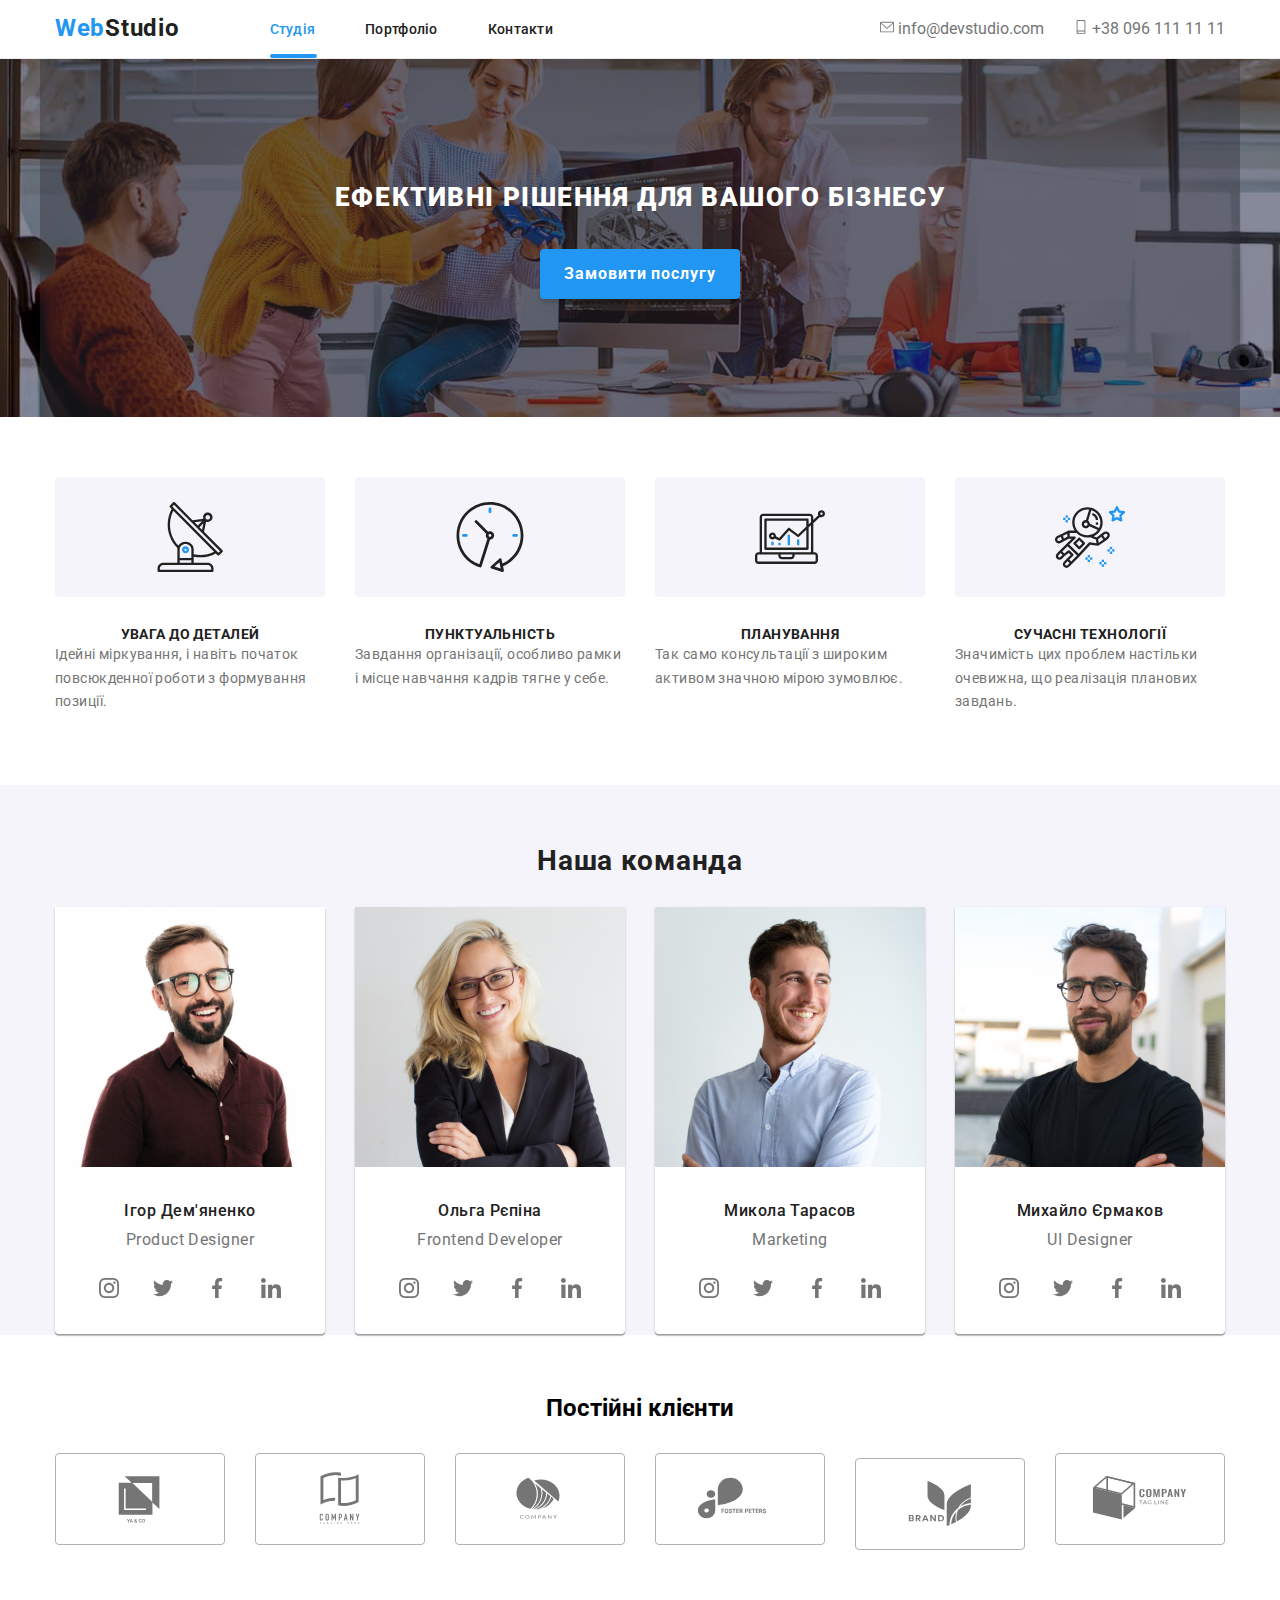
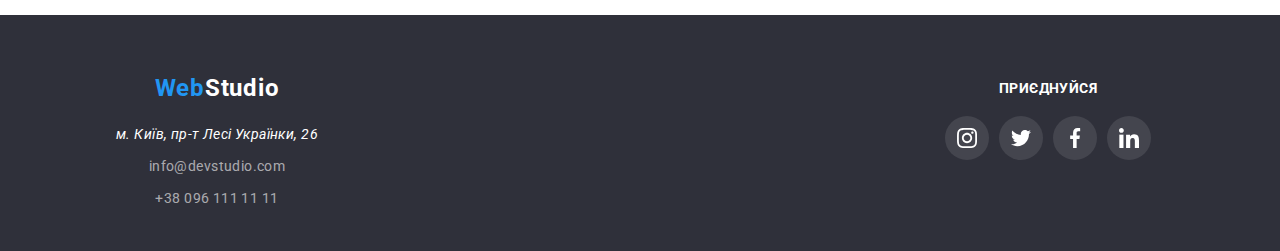
==== index.html @ 6124fc53 "trial" ====
<!DOCTYPE html>
<html lang="en">
  <head>
    <meta charset="UTF-8" />
    <meta http-equiv="X-UA-Compatible" content="IE=edge" />
    <meta name="viewport" content="width=device-width, initial-scale=1.0" />
    <link rel="preconnect" href="https://fonts.googleapis.com" />
    <link rel="preconnect" href="https://fonts.gstatic.com" crossorigin />
    <link
      href="https://fonts.googleapis.com/css2?family=Raleway:wght@700&family=Roboto:wght@400;500;700;900&display=swap"
      rel="stylesheet"
    />
    <link
      rel="stylesheet"
      href="https://cdnjs.cloudflare.com/ajax/libs/modern-normalize/1.1.0/modern-normalize.min.css"
    />
    <link rel="stylesheet" href="css/main.min.css" />
    <title>WebStudio</title>
  </head>
  <body>
    <!-- headaer -->
    <header class="page__header">
      <div class="container">
        <nav class="nav">
          <a href="/index.html" class="logo__header logo"
            >Web<span>Studio</span></a
          >
          <button
            class="nav__toggle js-open-menu"
            type="button"
            aria-label="переключатель мобильного меню"
          >
            <svg width="40" height="40">
              <use
                class="icon__menu"
                href="/images/icons/button-icon.svg#.button-iconopen-menu"
              ></use>
            </svg>
          </button>
          <ul class="nav__menu">
            <li class="nav__item">
              <a href="/index.html" class="nav__link active__link">Студія</a>
            </li>
            <li class="nav__item">
              <a href="/html/portfolio.html" class="nav__link">Портфоліо</a>
            </li>
            <li class="nav__item">
              <a href="#" class="nav__link">Контакти</a>
            </li>
          </ul>
          <ul class="other__menu">
            <li class="other__item">
              <a href="#" class="header__email">
                <svg width="14" height="14" class="other__item-icon">
                  <use href="./images/icons/symbol-defs.svg#icon-letter"></use>
                </svg>
                info@devstudio.com</a
              >
            </li>
            <li class="other__item">
              <a href="#" class="header__tel">
                <svg width="14" height="14" class="other__item-icon">
                  <use
                    href="./images/icons/symbol-defs.svg#icon-smartphone"
                  ></use>
                </svg>
                +38 096 111 11 11
              </a>
            </li>
          </ul>
        </nav>
        <div class="nav__mobile-container js-menu-container">
          <button class="nav__toggle js-close-menu">
            <svg width="40" height="40">
              <use
                class="icon__cross"
                href="/images/icons/button-icon.svg#.button-iconcross-menu"
              ></use>
            </svg>
          </button>
          <div class="mobile-menu-wrapper">
            <ul class="mobile__menu">
              <li class="mobile__menu-item">
                <a
                  href="/index.html"
                  class="mobile__menu-link mobile-active-link"
                  >Студія</a
                >
              </li>
              <li class="mobile__menu-item">
                <a href="/html/portfolio.html" class="mobile__menu-link"
                  >Портфоліо</a
                >
              </li>
              <li class="mobile__menu-item">
                <a href="#" class="mobile__menu-link">Контакти</a>
              </li>
            </ul>
            <ul class="mobile__other">
              <li class="mobile__other-item">
                <a href="#" class="mobile__other-tel">+38 096 111 11 11</a>
              </li>
              <li class="mobile__other-item">
                <a href="#" class="mobile__other-email">info@devstudio.com</a>
              </li>
              <li class="mobile__other-item">
                <ul class="mobile__social">
                  <li class="mobile__social-item">
                    <a href="#" class="mobile__social-link">Instagram</a>
                  </li>
                  <li class="mobile__social-item">
                    <a href="#" class="mobile__social-link">Twitter</a>
                  </li>
                  <li class="mobile__social-item">
                    <a href="#" class="mobile__social-link">Facebook</a>
                  </li>
                  <li class="mobile__social-item">
                    <a href="#" class="mobile__social-link">LinkedIn</a>
                  </li>
                </ul>
              </li>
            </ul>
          </div>
        </div>
      </div>
    </header>
    <!-- main section  -->
    <main>
      <!-- hero section  -->
      <section class="page__hero">
        <div class="container hero__container">
          <h2 class="hero__title">Ефективні рішення для вашого бізнесу</h2>
          <button class="hero__button">Замовити послугу</button>
        </div>
      </section>
      <!-- feature section  -->
      <section class="page__feature">
        <div class="container feature__container">
          <ul class="feature__list">
            <li class="feature__item">
              <div class="feature__icon-box">
                <svg width="70" height="70">
                  <use href="/images/icons/symbol-defs.svg#icon-antena"></use>
                </svg>
              </div>
              <h3 class="feature__title">Увага до деталей</h3>
              <p class="feature__description">
                Ідейні міркування, і навіть початок повсюкденної роботи з
                формування позиції.
              </p>
            </li>
            <li class="feature__item">
              <div class="feature__icon-box">
                <svg width="70" height="70">
                  <use href="/images/icons/symbol-defs.svg#icon-clock"></use>
                </svg>
              </div>
              <h3 class="feature__title">Пунктуальність</h3>
              <p class="feature__description">
                Завдання організації, особливо рамки і місце навчання кадрів
                тягне у себе.
              </p>
            </li>
            <li class="feature__item">
              <div class="feature__icon-box">
                <svg width="70" height="70">
                  <use href="/images/icons/symbol-defs.svg#icon-diagram"></use>
                </svg>
              </div>
              <h3 class="feature__title">Планування</h3>
              <p class="feature__description">
                Так само консультації з широким активом значною мірою зумовлює.
              </p>
            </li>
            <li class="feature__item">
              <div class="feature__icon-box">
                <svg width="70" height="70">
                  <use
                    href="/images/icons/symbol-defs.svg#icon-astronaut"
                  ></use>
                </svg>
              </div>
              <h3 class="feature__title">Сучасні технології</h3>
              <p class="feature__description">
                Значимість цих проблем настільки очевижна, що реалізація
                планових завдань.
              </p>
            </li>
          </ul>
        </div>
      </section>
      <!-- team section  -->
      <section class="page__team">
        <div class="container team__container">
          <h2 class="team__title">Наша команда</h2>
          <ul class="team__list">
            <li class="team__card">
              <div class="team__wrapper">
                <a href="#" class="team__link">
                  <img src="/images/Igor.jpg" alt="Igor" class="team__photo" />
                  <h3 class="team__name">Ігор Дем'яненко</h3>
                  <p class="team__position">Product Designer</p>
                </a>
                <div class="team__social-box">
                  <ul class="social">
                    <li class="social__item">
                      <a href="#" class="social__link">
                        <svg class="social__icon" width="20" height="20">
                          <use
                            href="/images/icons/symbol-defs.svg#icon-instagram"
                          ></use>
                        </svg>
                      </a>
                    </li>
                    <li class="social__item">
                      <a href="#" class="social__link">
                        <svg class="social__icon" width="20" height="20">
                          <use
                            href="/images/icons/symbol-defs.svg#icon-twitter"
                          ></use>
                        </svg>
                      </a>
                    </li>
                    <li class="social__item">
                      <a href="#" class="social__link">
                        <svg class="social__icon" width="20" height="20">
                          <use
                            href="/images/icons/symbol-defs.svg#icon-facebook"
                          ></use>
                        </svg>
                      </a>
                    </li>
                    <li class="social__item">
                      <a href="#" class="social__link">
                        <svg class="social__icon" width="20" height="20">
                          <use
                            href="/images/icons/symbol-defs.svg#icon-linkedin"
                          ></use>
                        </svg>
                      </a>
                    </li>
                  </ul>
                </div>
              </div>
            </li>
            <li class="team__card">
              <div class="team__wrapper">
                <a href="#" class="team__link">
                  <img src="/images/Olga.jpg" alt="Olga" class="team__photo" />
                  <h3 class="team__name">Ольга Рєпіна</h3>
                  <p class="team__position">Frontend Developer</p>
                </a>
                <div class="team__social-box">
                  <ul class="social">
                    <li class="social__item">
                      <a href="#" class="social__link">
                        <svg class="social__icon" width="20" height="20">
                          <use
                            href="/images/icons/symbol-defs.svg#icon-instagram"
                          ></use>
                        </svg>
                      </a>
                    </li>
                    <li class="social__item">
                      <a href="#" class="social__link">
                        <svg class="social__icon" width="20" height="20">
                          <use
                            href="/images/icons/symbol-defs.svg#icon-twitter"
                          ></use>
                        </svg>
                      </a>
                    </li>
                    <li class="social__item">
                      <a href="#" class="social__link">
                        <svg class="social__icon" width="20" height="20">
                          <use
                            href="/images/icons/symbol-defs.svg#icon-facebook"
                          ></use>
                        </svg>
                      </a>
                    </li>
                    <li class="social__item">
                      <a href="#" class="social__link">
                        <svg class="social__icon" width="20" height="20">
                          <use
                            href="/images/icons/symbol-defs.svg#icon-linkedin"
                          ></use>
                        </svg>
                      </a>
                    </li>
                  </ul>
                </div>
              </div>
            </li>
            <li class="team__card">
              <div class="team__wrapper">
                <a href="#" class="team__link">
                  <img
                    src="/images/Nikolay.jpg"
                    alt="Nikolay"
                    class="team__photo"
                  />
                  <h3 class="team__name">Микола Тарасов</h3>
                  <p class="team__position">Marketing</p>
                </a>
                <div class="team__social-box">
                  <ul class="social">
                    <li class="social__item">
                      <a href="#" class="social__link">
                        <svg class="social__icon" width="20" height="20">
                          <use
                            href="/images/icons/symbol-defs.svg#icon-instagram"
                          ></use>
                        </svg>
                      </a>
                    </li>
                    <li class="social__item">
                      <a href="#" class="social__link">
                        <svg class="social__icon" width="20" height="20">
                          <use
                            href="/images/icons/symbol-defs.svg#icon-twitter"
                          ></use>
                        </svg>
                      </a>
                    </li>
                    <li class="social__item">
                      <a href="#" class="social__link">
                        <svg class="social__icon" width="20" height="20">
                          <use
                            href="/images/icons/symbol-defs.svg#icon-facebook"
                          ></use>
                        </svg>
                      </a>
                    </li>
                    <li class="social__item">
                      <a href="#" class="social__link">
                        <svg class="social__icon" width="20" height="20">
                          <use
                            href="/images/icons/symbol-defs.svg#icon-linkedin"
                          ></use>
                        </svg>
                      </a>
                    </li>
                  </ul>
                </div>
              </div>
            </li>
            <li class="team__card">
              <div class="team__wrapper">
                <a href="#" class="team__link">
                  <img
                    src="/images/Misha.jpg"
                    alt="Misha"
                    class="team__photo"
                  />
                  <h3 class="team__name">Михайло Єрмаков</h3>
                  <p class="team__position">UI Designer</p>
                </a>
                <div class="team__social-box">
                  <ul class="social">
                    <li class="social__item">
                      <a href="#" class="social__link">
                        <svg class="social__icon" width="20" height="20">
                          <use
                            href="/images/icons/symbol-defs.svg#icon-instagram"
                          ></use>
                        </svg>
                      </a>
                    </li>
                    <li class="social__item">
                      <a href="#" class="social__link">
                        <svg class="social__icon" width="20" height="20">
                          <use
                            href="/images/icons/symbol-defs.svg#icon-twitter"
                          ></use>
                        </svg>
                      </a>
                    </li>
                    <li class="social__item">
                      <a href="#" class="social__link">
                        <svg class="social__icon" width="20" height="20">
                          <use
                            href="/images/icons/symbol-defs.svg#icon-facebook"
                          ></use>
                        </svg>
                      </a>
                    </li>
                    <li class="social__item">
                      <a href="#" class="social__link">
                        <svg class="social__icon" width="20" height="20">
                          <use
                            href="/images/icons/symbol-defs.svg#icon-linkedin"
                          ></use>
                        </svg>
                      </a>
                    </li>
                  </ul>
                </div>
              </div>
            </li>
          </ul>
        </div>
      </section>
      <!-- customers section  -->
      <section class="page__customers">
        <div class="container">
          <h2 class="customers__title">Постійні клієнти</h2>
          <ul class="customers__list">
            <li class="customers__item">
              <svg class="customers__icon" width="106" height="60">
                <use href="/images/icons/customers-sprite.svg#icon-Logo"></use>
              </svg>
            </li>
            <li class="customers__item">
              <svg class="customers__icon" width="106" height="60">
                <use
                  href="/images/icons/customers-sprite.svg#icon-Logo-1"
                ></use>
              </svg>
            </li>
            <li class="customers__item">
              <svg class="customers__icon" width="106" height="60">
                <use
                  href="/images/icons/customers-sprite.svg#icon-Logo-2"
                ></use>
              </svg>
            </li>
            <li class="customers__item">
              <svg class="customers__icon" width="106" height="60">
                <use
                  href="/images/icons/customers-sprite.svg#icon-Logo-3"
                ></use>
              </svg>
            </li>
            <li class="customers__item">
              <svg class="customers__icon" width="106" height="60">
                <use
                  href="/images/icons/customers-sprite.svg#icon-Logo-4"
                ></use>
              </svg>
            </li>
            <li class="customers__item">
              <svg class="customers__icon" width="106" height="60">
                <use
                  href="/images/icons/customers-sprite.svg#icon-Logo-5"
                ></use>
              </svg>
            </li>
          </ul>
        </div>
      </section>
    </main>
    <!-- footer section  -->
    <footer class="page__footer">
      <div class="container footer__containier">
        <div class="footer__menu">
          <a href="#" class="logo__footer logo">Web<span>Studio</span></a>
          <address class="footer__address">
            м. Київ, пр-т Лесі Українки, 26
          </address>
          <a href="#" class="footer__email">info@devstudio.com</a>
          <a href="#" class="footer__tel"> +38 096 111 11 11 </a>
        </div>
        <div class="footer__social">
          <p class="footer__title">Приєднуйся</p>
          <ul class="social">
            <li class="social__item">
              <a href="#" class="social__link">
                <svg class="social__icon" width="20" height="20">
                  <use
                    href="/images/icons/symbol-defs.svg#icon-instagram"
                  ></use>
                </svg>
              </a>
            </li>
            <li class="social__item">
              <a href="#" class="social__link">
                <svg class="social__icon" width="20" height="20">
                  <use href="/images/icons/symbol-defs.svg#icon-twitter"></use>
                </svg>
              </a>
            </li>
            <li class="social__item">
              <a href="#" class="social__link">
                <svg class="social__icon" width="20" height="20">
                  <use href="/images/icons/symbol-defs.svg#icon-facebook"></use>
                </svg>
              </a>
            </li>
            <li class="social__item">
              <a href="#" class="social__link">
                <svg class="social__icon" width="20" height="20">
                  <use href="/images/icons/symbol-defs.svg#icon-linkedin"></use>
                </svg>
              </a>
            </li>
          </ul>
        </div>
      </div>
    </footer>
    <script src="/js/mobile-menu.js"></script>
  </body>
</html>
---- css/main.min.css ----
body{font-family:"Roboto";font-style:normal}body a{text-decoration:none}body ul,body li{list-style:none;margin:0;padding:0}body h1,body h2,body h3,body h4,body h5,body p{margin:0;padding:0}.container{margin-right:auto;margin-left:auto;padding-left:15px;padding-right:15px}@media screen and (min-width: 480px){.container{width:480px}}@media screen and (min-width: 768px){.container{width:768px}}@media screen and (min-width: 1200px){.container{width:1200px}}.nav__toggle{background-color:rgba(0,0,0,0);padding:0;border:none}.logo{font-weight:700;font-size:24px;line-height:116.666667%;letter-spacing:.03em;color:#2196f3}.logo__header>span{color:#212121}.logo__footer>span{color:#fff}.logo__header{padding-top:15px;padding-bottom:15px;margin-right:90px}.page__header{border-bottom:1px solid #ececec}.nav{display:-webkit-box;display:-ms-flexbox;display:flex;-webkit-box-align:center;-ms-flex-align:center;align-items:center}.nav__item{position:relative}.nav__item:not(:last-child){margin-right:50px}.nav__menu{display:none}@media screen and (min-width: 768px){.nav__menu{display:-webkit-box;display:-ms-flexbox;display:flex}}.nav__link{font-weight:500;font-size:14px;line-height:16px;letter-spacing:.02em;color:#212121}.nav__link:hover{color:#2196f3}.active__link{color:#2196f3}.active__link::after{position:absolute;bottom:-20px;display:block;content:"";border-radius:5px;width:47px;height:4px;background-color:#2196f3}.other__menu{margin-left:auto}@media screen and (max-width: 767px){.other__menu{display:none}}@media screen and (min-width: 1200px){.other__menu{display:-webkit-box;display:-ms-flexbox;display:flex}}.other__item{text-align:center}@media screen and (max-width: 1199px){.other__item:not(:last-child){margin-bottom:10px}}@media screen and (min-width: 1200px){.other__item:not(:last-child){margin-right:30px}}.header__email,.header__tel{color:#757575}.header__email:hover,.header__tel:hover{color:#2196f3}.other__item-icon{fill:currentColor}.nav__toggle{display:-webkit-inline-box;display:-ms-inline-flexbox;display:inline-flex}.nav>.nav__toggle{margin-left:auto}@media screen and (min-width: 768px){.nav__toggle{display:none}}.nav__mobile-container{position:fixed;top:0;left:0;bottom:0;width:100%;height:100%;overflow-y:scroll;z-index:999;background-color:#fff;-webkit-transform:translateX(100%);transform:translateX(100%)}.nav__mobile-container.is-open{-webkit-transform:translateX(0);transform:translateX(0)}.mobile__menu{margin-bottom:300px}@media screen and (max-width: 450px){.mobile__menu{margin-bottom:130px}}.mobile__menu-item:not(:last-child){margin-bottom:35px}.mobile-menu-wrapper{padding-left:10px}@media screen and (min-width: 480px){.mobile-menu-wrapper{padding-left:25px;padding-top:50px}}.js-close-menu{position:absolute;top:0;right:0;margin-top:10px;margin-right:15px}.js-close-menu:hover,.js-close-menu:active,.js-close-menu:focus{color:#2196f3;fill:currentColor;cursor:pointer}.mobile__menu-link{font-weight:500;font-size:40px;line-height:117.5%;letter-spacing:.02em;color:#212121}.mobile-active-link{color:#2196f3}.mobile__other-tel{display:inline-block;margin-bottom:32px;font-weight:500;font-size:34px;line-height:117.647059%;letter-spacing:.02em;color:#2196f3}.mobile__other-email{font-weight:500;font-size:24px;line-height:116.666667%;letter-spacing:.02em;color:#757575}.mobile__social{margin-top:65px;display:-webkit-box;display:-ms-flexbox;display:flex;-webkit-box-align:center;-ms-flex-align:center;align-items:center}.mobile__social-item:not(:last-child){margin-right:10px}.mobile__social-item:not(:last-child) .mobile__social-link::after{content:"";display:inline-block;margin-left:10px;height:22px;width:1px;border-right:1px solid rgba(33,33,33,.2)}.mobile__social-link{display:-webkit-box;display:-ms-flexbox;display:flex;font-weight:500;font-size:18px;line-height:122.222222%;letter-spacing:.02em;color:#2196f3}.page__hero{display:block;background:url(/images/section-overlaw.jpg);background-size:cover;background-repeat:no-repeat;background-position:center}.hero__container{background-color:rgba(47,48,58,.4);text-align:center;max-width:100%}@media screen and (max-width: 1200px){.hero__container{height:400px}}.hero__title{display:-webkit-inline-box;display:-ms-inline-flexbox;display:inline-flex;margin-top:118px;margin-bottom:30px;font-weight:900;font-size:26px;line-height:161.538462%;text-align:center;letter-spacing:.06em;text-transform:uppercase;color:#fff}@media screen and (min-width: 768px){.hero__title{margin-left:189px;margin-right:189px}}.hero__button{margin-bottom:118px;padding:10px 24px;border:none;border-radius:4px;font-weight:700;font-size:16px;line-height:187.5%;letter-spacing:.06em;color:#fff;background-color:#2196f3;-webkit-box-shadow:0px 4px 4px rgba(0,0,0,.15);box-shadow:0px 4px 4px rgba(0,0,0,.15)}@media screen and (max-width: 767px){.page__feature{margin-top:60px;margin-bottom:60px}}@media screen and (min-width: 768px){.feature__list{display:-webkit-box;display:-ms-flexbox;display:flex;-ms-flex-wrap:wrap;flex-wrap:wrap;margin-top:60px;margin-bottom:60px}}@media screen and (min-width: 768px){.feature__item{width:354px;height:224px}.feature__item:not(:nth-child(even)){margin-right:30px}}@media screen and (min-width: 1200px){.feature__item{width:270px;height:248px}.feature__item:not(:last-child){margin-right:30px}}.feature__icon-box{display:-webkit-box;display:-ms-flexbox;display:flex;-webkit-box-pack:center;-ms-flex-pack:center;justify-content:center;background-color:#f5f4fa;border-radius:4px;padding-top:25px;padding-bottom:25px;margin-bottom:30px}.feature__title{font-weight:700;font-size:14px;line-height:114.285714%;text-align:center;letter-spacing:.03em;text-transform:uppercase;color:#212121}.feature__description{font-weight:400;font-size:14px;line-height:171.428571%;letter-spacing:.03em;text-align:start;color:#757575}.page__team{background-color:#f5f4fa}.team__title{margin:0;padding-top:60px;font-weight:700;font-size:28px;line-height:117.857143%;text-align:center;letter-spacing:.03em;color:#212121}@media screen and (max-width: 767px){.team__list{margin-top:30px;padding-bottom:60px}}@media screen and (min-width: 768px){.team__list{margin-top:30px;display:-webkit-box;display:-ms-flexbox;display:flex;-ms-flex-wrap:wrap;flex-wrap:wrap}}@media screen and (max-width: 767px){.team__card:not(:last-child){margin-bottom:30px}}@media screen and (min-width: 768px){.team__card{height:536px;width:354px}.team__card:not(:nth-child(even)){margin-right:30px}}@media screen and (min-width: 1200px){.team__card{height:428px;width:270px}.team__card:not(:last-child){margin-right:30px}}.team__wrapper{display:inline-block;background-color:#fff;-webkit-box-shadow:0px 1px 3px rgba(0,0,0,.12),0px 1px 1px rgba(0,0,0,.14),0px 2px 1px rgba(0,0,0,.2);box-shadow:0px 1px 3px rgba(0,0,0,.12),0px 1px 1px rgba(0,0,0,.14),0px 2px 1px rgba(0,0,0,.2);border-radius:0px 0px 4px 4px}.team__link{display:inline-block}.team__photo{max-width:100%}.team__name{margin-top:30px;font-weight:500;font-size:16px;line-height:118.75%;text-align:center;letter-spacing:.03em;color:#212121}.team__position{margin-top:10px;font-weight:400;font-size:16px;line-height:118.75%;text-align:center;letter-spacing:.03em;color:#757575}.social{display:-webkit-box;display:-ms-flexbox;display:flex;-webkit-box-align:center;-ms-flex-align:center;align-items:center;-webkit-box-pack:center;-ms-flex-pack:center;justify-content:center;max-width:100%}.page__team .team__social-box{padding-top:16px;padding-bottom:24px}.social__item:not(:last-child){margin-right:10px}.social__link{display:-webkit-inline-box;display:-ms-inline-flexbox;display:inline-flex;-webkit-box-align:center;-ms-flex-align:center;align-items:center;-webkit-box-pack:center;-ms-flex-pack:center;justify-content:center;width:44px;height:44px;border-radius:50%;color:#757575}.social__link:hover{color:#fff;background-color:#2196f3}.social__icon{fill:currentColor}.customers__title{padding-top:60px;text-align:center}.customers__list{margin-top:30px}@media screen and (max-width: 480px){.customers__list{text-align:center}}@media screen and (min-width: 480px){.customers__list{display:-webkit-box;display:-ms-flexbox;display:flex;-ms-flex-wrap:wrap;flex-wrap:wrap;-webkit-box-align:center;-ms-flex-align:center;align-items:center;padding-bottom:60px}}@media screen and (min-width: 768px){.customers__list{-webkit-box-pack:justify;-ms-flex-pack:justify;justify-content:space-between}}.customers__item{border:1px solid #afb1b8;border-radius:4px;width:210px;height:92px;display:-webkit-inline-box;display:-ms-inline-flexbox;display:inline-flex;-webkit-box-align:center;-ms-flex-align:center;align-items:center;-webkit-box-pack:center;-ms-flex-pack:center;justify-content:center}@media screen and (max-width: 473px){.customers__item:not(:last-child){margin-bottom:30px}}@media screen and (min-width: 480px){.customers__item:nth-child(odd){margin-right:30px}.customers__item:not(:nth-last-child(-n+2)){margin-bottom:10px}}.customers__item:hover,.customers__item:focus{border-color:#2196f3}@media screen and (min-width: 768px){.customers__item:nth-child(odd){margin-right:0}.customers__item:nth-child(3n){margin-bottom:10px}}@media screen and (min-width: 1200px){.customers__item{width:170px;height:92px;margin:0}}.customers__icon{color:#757575;fill:currentColor}.customers__item:hover .customers__icon,.customers__item:focus .customers__icon{color:#2196f3;fill:currentColor}.page__footer{background-color:#2f303a;text-align:center}@media screen and (min-width: 768px){.page__footer{padding-bottom:40px}}@media screen and (min-width: 768px){.footer__containier{display:-webkit-box;display:-ms-flexbox;display:flex}}.logo__footer{display:-webkit-inline-box;display:-ms-inline-flexbox;display:inline-flex}@media screen and (max-width: 767px){.logo__footer{margin-top:60px}}@media screen and (max-width: 767px){.footer__menu{margin-top:20px}}@media screen and (min-width: 768px){.footer__menu{margin-top:60px;margin-left:61px}}.footer__address{text-align:center;font-weight:400;font-size:14px;line-height:171.428571%;letter-spacing:.03em;color:#fff}@media screen and (min-width: 768px){.footer__address{margin-top:20px}}.footer__email,.footer__tel{display:block;text-align:center;font-weight:400;font-size:14px;line-height:171.428571%;letter-spacing:.03em;color:rgba(255,255,255,.6)}@media screen and (max-width: 767px){.footer__email,.footer__tel{height:20px;margin-top:8px}}@media screen and (min-width: 768px){.footer__email,.footer__tel{margin-top:8px}}@media screen and (max-width: 767px){.footer__social{margin-top:60px;padding-bottom:40px}}@media screen and (min-width: 768px){.footer__social{margin-left:auto;margin-top:65px;margin-right:74px}}.footer__title{text-align:center;font-weight:700;font-size:14px;line-height:16px;letter-spacing:.03em;text-transform:uppercase;color:#fff}@media screen and (max-width: 767px){.footer__social .social{margin-top:20px}}@media screen and (min-width: 768px){.footer__social .social{margin-top:20px}}.footer__social .social__link{color:#fff}.footer__social .social__link{background-color:rgba(255,255,255,.1)}.portfolio__filter{margin-top:60px;margin-bottom:40px}@media screen and (min-width: 767px){.portfolio__filter{margin-bottom:30px;text-align:center}}.portfolio__button{padding:6px 25px;border:none;font-weight:500;font-size:16px;line-height:162.5%;text-align:center;letter-spacing:.03em;color:#212121;background:#f5f4fa;border-radius:4px}.portfolio__button:hover,.portfolio__button:active,.portfolio__button:focus{color:#fff;background-color:#2196f3;-webkit-box-shadow:0px 3px 1px rgba(0,0,0,.1),0px 1px 2px rgba(0,0,0,.08),0px 2px 2px rgba(0,0,0,.12);box-shadow:0px 3px 1px rgba(0,0,0,.1),0px 1px 2px rgba(0,0,0,.08),0px 2px 2px rgba(0,0,0,.12)}.portfolio__button:not(:last-child){margin-right:8px}@media screen and (max-width: 767px){.portfolio__button:not(:nth-last-child(-n+2)){margin-bottom:15px}}.portfolio__list{margin-bottom:60px}@media screen and (min-width: 768px){.portfolio__list{display:-webkit-box;display:-ms-flexbox;display:flex;-ms-flex-wrap:wrap;flex-wrap:wrap}}.portfolio__item{background:#fff;border:1px solid #eee}@media screen and (max-width: 767px){.portfolio__item{max-width:450px;max-height:404px}.portfolio__item:not(:last-child){margin-bottom:30px}}@media screen and (max-width: 1199px){.portfolio__item{max-width:354px;max-height:440px}.portfolio__item:nth-child(odd){margin-right:30px}.portfolio__item:not(:last-child){margin-bottom:30px}}@media screen and (min-width: 1200px){.portfolio__item{max-width:370px;max-height:404px}.portfolio__item:not(:nth-child(-3n)){margin-bottom:30px}.portfolio__item:not(:nth-child(3n)){margin-right:30px}}.portfolio__wrapper{position:relative;overflow:hidden}.portfolio__image{display:-webkit-inline-box;display:-ms-inline-flexbox;display:inline-flex;width:100%;height:100%}@media screen and (max-width: 767px){.portfolio__image{max-width:450px;max-height:294px}}@media screen and (min-width: 768px){.portfolio__image{max-width:354px;max-height:294px}}@media screen and (min-width: 1200px){.portfolio__image{max-width:370px;max-height:294px}}.portfolio__overlay{position:absolute;top:0;width:100%;height:100%;background-color:#2196f3;-webkit-transform:translateY(110%);transform:translateY(110%);-webkit-transition:-webkit-transform 250ms cubic-bezier(0.4, 0, 0.2, 1);transition:-webkit-transform 250ms cubic-bezier(0.4, 0, 0.2, 1);transition:transform 250ms cubic-bezier(0.4, 0, 0.2, 1);transition:transform 250ms cubic-bezier(0.4, 0, 0.2, 1), -webkit-transform 250ms cubic-bezier(0.4, 0, 0.2, 1)}.portfolio__item:hover .portfolio__overlay,.portfolio__item:focus .portfolio__overlay{-webkit-transform:translateY(0);transform:translateY(0)}.portfolio__text{padding:77px 24px;font-weight:400;font-size:18px;line-height:155.555556%;letter-spacing:.03em;color:#fff}.portfolio__name{font-weight:700;font-size:18px;line-height:200%;letter-spacing:.06em;color:#212121}@media screen and (max-width: 767px){.portfolio__name{margin-left:24px;margin-top:20px}}.portfolio__subname{font-weight:400;font-size:16px;line-height:187.5%;letter-spacing:.03em;color:#757575}@media screen and (max-width: 767px){.portfolio__subname{margin-left:24px;margin-top:4px;margin-bottom:20px}}/*# sourceMappingURL=main.min.css.map */
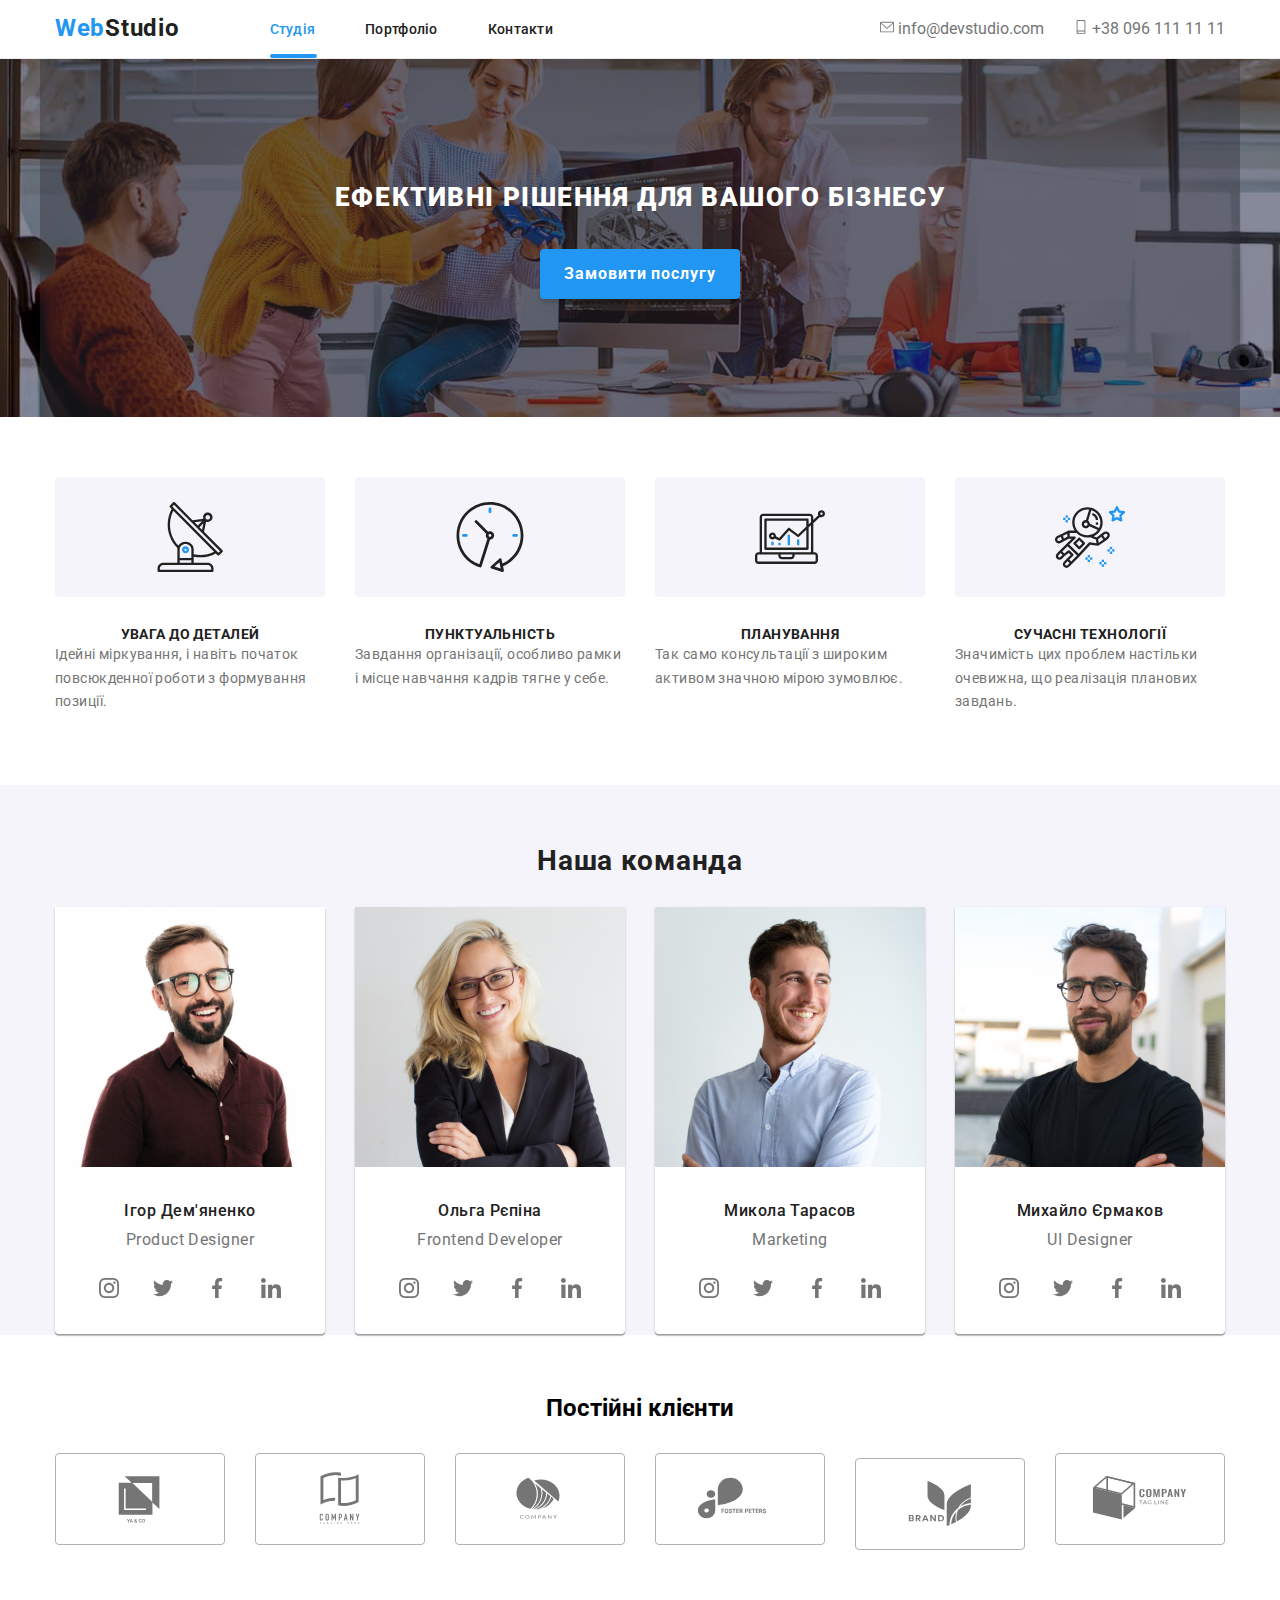
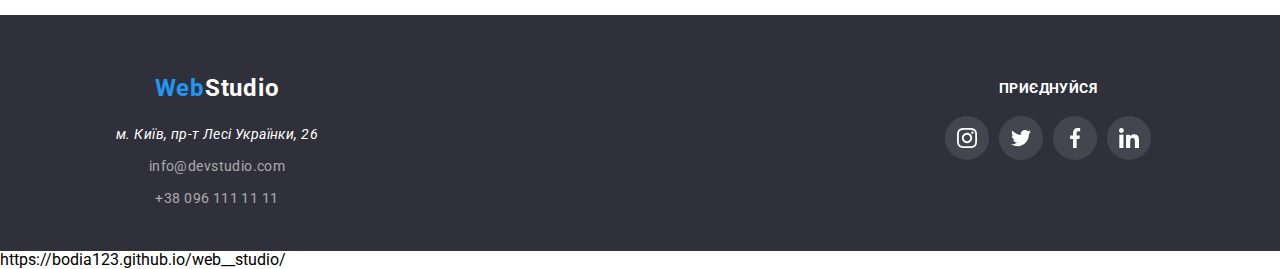
==== commit 8c702f73: "third update  of links" ====
--- a/index.html
+++ b/index.html
@@ -22,7 +22,7 @@
     <header class="page__header">
       <div class="container">
         <nav class="nav">
-          <a href="/index.html" class="logo__header logo"
+          <a href="./index.html" class="logo__header logo"
             >Web<span>Studio</span></a
           >
           <button
@@ -33,16 +33,16 @@
             <svg width="40" height="40">
               <use
                 class="icon__menu"
-                href="/images/icons/button-icon.svg#.button-iconopen-menu"
+                href="./images/icons/button-icon.svg#.button-iconopen-menu"
               ></use>
             </svg>
           </button>
           <ul class="nav__menu">
             <li class="nav__item">
-              <a href="/index.html" class="nav__link active__link">Студія</a>
+              <a href="./index.html" class="nav__link active__link">Студія</a>
             </li>
             <li class="nav__item">
-              <a href="/html/portfolio.html" class="nav__link">Портфоліо</a>
+              <a href="./html/portfolio.html" class="nav__link">Портфоліо</a>
             </li>
             <li class="nav__item">
               <a href="#" class="nav__link">Контакти</a>
@@ -74,7 +74,7 @@
             <svg width="40" height="40">
               <use
                 class="icon__cross"
-                href="/images/icons/button-icon.svg#.button-iconcross-menu"
+                href="./images/icons/button-icon.svg#.button-iconcross-menu"
               ></use>
             </svg>
           </button>
@@ -82,13 +82,13 @@
             <ul class="mobile__menu">
               <li class="mobile__menu-item">
                 <a
-                  href="/index.html"
+                  href="./index.html"
                   class="mobile__menu-link mobile-active-link"
                   >Студія</a
                 >
               </li>
               <li class="mobile__menu-item">
-                <a href="/html/portfolio.html" class="mobile__menu-link"
+                <a href="./html/portfolio.html" class="mobile__menu-link"
                   >Портфоліо</a
                 >
               </li>
@@ -140,7 +140,7 @@
             <li class="feature__item">
               <div class="feature__icon-box">
                 <svg width="70" height="70">
-                  <use href="/images/icons/symbol-defs.svg#icon-antena"></use>
+                  <use href="./images/icons/symbol-defs.svg#icon-antena"></use>
                 </svg>
               </div>
               <h3 class="feature__title">Увага до деталей</h3>
@@ -152,7 +152,7 @@
             <li class="feature__item">
               <div class="feature__icon-box">
                 <svg width="70" height="70">
-                  <use href="/images/icons/symbol-defs.svg#icon-clock"></use>
+                  <use href="./images/icons/symbol-defs.svg#icon-clock"></use>
                 </svg>
               </div>
               <h3 class="feature__title">Пунктуальність</h3>
@@ -164,7 +164,7 @@
             <li class="feature__item">
               <div class="feature__icon-box">
                 <svg width="70" height="70">
-                  <use href="/images/icons/symbol-defs.svg#icon-diagram"></use>
+                  <use href="./images/icons/symbol-defs.svg#icon-diagram"></use>
                 </svg>
               </div>
               <h3 class="feature__title">Планування</h3>
@@ -176,7 +176,7 @@
               <div class="feature__icon-box">
                 <svg width="70" height="70">
                   <use
-                    href="/images/icons/symbol-defs.svg#icon-astronaut"
+                    href="./images/icons/symbol-defs.svg#icon-astronaut"
                   ></use>
                 </svg>
               </div>
@@ -197,7 +197,7 @@
             <li class="team__card">
               <div class="team__wrapper">
                 <a href="#" class="team__link">
-                  <img src="/images/Igor.jpg" alt="Igor" class="team__photo" />
+                  <img src="./images/Igor.jpg" alt="Igor" class="team__photo" />
                   <h3 class="team__name">Ігор Дем'яненко</h3>
                   <p class="team__position">Product Designer</p>
                 </a>
@@ -207,34 +207,34 @@
                       <a href="#" class="social__link">
                         <svg class="social__icon" width="20" height="20">
                           <use
-                            href="/images/icons/symbol-defs.svg#icon-instagram"
-                          ></use>
-                        </svg>
-                      </a>
-                    </li>
-                    <li class="social__item">
-                      <a href="#" class="social__link">
-                        <svg class="social__icon" width="20" height="20">
-                          <use
-                            href="/images/icons/symbol-defs.svg#icon-twitter"
-                          ></use>
-                        </svg>
-                      </a>
-                    </li>
-                    <li class="social__item">
-                      <a href="#" class="social__link">
-                        <svg class="social__icon" width="20" height="20">
-                          <use
-                            href="/images/icons/symbol-defs.svg#icon-facebook"
-                          ></use>
-                        </svg>
-                      </a>
-                    </li>
-                    <li class="social__item">
-                      <a href="#" class="social__link">
-                        <svg class="social__icon" width="20" height="20">
-                          <use
-                            href="/images/icons/symbol-defs.svg#icon-linkedin"
+                            href="./images/icons/symbol-defs.svg#icon-instagram"
+                          ></use>
+                        </svg>
+                      </a>
+                    </li>
+                    <li class="social__item">
+                      <a href="#" class="social__link">
+                        <svg class="social__icon" width="20" height="20">
+                          <use
+                            href="./images/icons/symbol-defs.svg#icon-twitter"
+                          ></use>
+                        </svg>
+                      </a>
+                    </li>
+                    <li class="social__item">
+                      <a href="#" class="social__link">
+                        <svg class="social__icon" width="20" height="20">
+                          <use
+                            href="./images/icons/symbol-defs.svg#icon-facebook"
+                          ></use>
+                        </svg>
+                      </a>
+                    </li>
+                    <li class="social__item">
+                      <a href="#" class="social__link">
+                        <svg class="social__icon" width="20" height="20">
+                          <use
+                            href="./images/icons/symbol-defs.svg#icon-linkedin"
                           ></use>
                         </svg>
                       </a>
@@ -246,7 +246,7 @@
             <li class="team__card">
               <div class="team__wrapper">
                 <a href="#" class="team__link">
-                  <img src="/images/Olga.jpg" alt="Olga" class="team__photo" />
+                  <img src="./images/Olga.jpg" alt="Olga" class="team__photo" />
                   <h3 class="team__name">Ольга Рєпіна</h3>
                   <p class="team__position">Frontend Developer</p>
                 </a>
@@ -256,34 +256,34 @@
                       <a href="#" class="social__link">
                         <svg class="social__icon" width="20" height="20">
                           <use
-                            href="/images/icons/symbol-defs.svg#icon-instagram"
-                          ></use>
-                        </svg>
-                      </a>
-                    </li>
-                    <li class="social__item">
-                      <a href="#" class="social__link">
-                        <svg class="social__icon" width="20" height="20">
-                          <use
-                            href="/images/icons/symbol-defs.svg#icon-twitter"
-                          ></use>
-                        </svg>
-                      </a>
-                    </li>
-                    <li class="social__item">
-                      <a href="#" class="social__link">
-                        <svg class="social__icon" width="20" height="20">
-                          <use
-                            href="/images/icons/symbol-defs.svg#icon-facebook"
-                          ></use>
-                        </svg>
-                      </a>
-                    </li>
-                    <li class="social__item">
-                      <a href="#" class="social__link">
-                        <svg class="social__icon" width="20" height="20">
-                          <use
-                            href="/images/icons/symbol-defs.svg#icon-linkedin"
+                            href="./images/icons/symbol-defs.svg#icon-instagram"
+                          ></use>
+                        </svg>
+                      </a>
+                    </li>
+                    <li class="social__item">
+                      <a href="#" class="social__link">
+                        <svg class="social__icon" width="20" height="20">
+                          <use
+                            href="./images/icons/symbol-defs.svg#icon-twitter"
+                          ></use>
+                        </svg>
+                      </a>
+                    </li>
+                    <li class="social__item">
+                      <a href="#" class="social__link">
+                        <svg class="social__icon" width="20" height="20">
+                          <use
+                            href="./images/icons/symbol-defs.svg#icon-facebook"
+                          ></use>
+                        </svg>
+                      </a>
+                    </li>
+                    <li class="social__item">
+                      <a href="#" class="social__link">
+                        <svg class="social__icon" width="20" height="20">
+                          <use
+                            href="./images/icons/symbol-defs.svg#icon-linkedin"
                           ></use>
                         </svg>
                       </a>
@@ -296,7 +296,7 @@
               <div class="team__wrapper">
                 <a href="#" class="team__link">
                   <img
-                    src="/images/Nikolay.jpg"
+                    src="./images/Nikolay.jpg"
                     alt="Nikolay"
                     class="team__photo"
                   />
@@ -309,34 +309,34 @@
                       <a href="#" class="social__link">
                         <svg class="social__icon" width="20" height="20">
                           <use
-                            href="/images/icons/symbol-defs.svg#icon-instagram"
-                          ></use>
-                        </svg>
-                      </a>
-                    </li>
-                    <li class="social__item">
-                      <a href="#" class="social__link">
-                        <svg class="social__icon" width="20" height="20">
-                          <use
-                            href="/images/icons/symbol-defs.svg#icon-twitter"
-                          ></use>
-                        </svg>
-                      </a>
-                    </li>
-                    <li class="social__item">
-                      <a href="#" class="social__link">
-                        <svg class="social__icon" width="20" height="20">
-                          <use
-                            href="/images/icons/symbol-defs.svg#icon-facebook"
-                          ></use>
-                        </svg>
-                      </a>
-                    </li>
-                    <li class="social__item">
-                      <a href="#" class="social__link">
-                        <svg class="social__icon" width="20" height="20">
-                          <use
-                            href="/images/icons/symbol-defs.svg#icon-linkedin"
+                            href="./images/icons/symbol-defs.svg#icon-instagram"
+                          ></use>
+                        </svg>
+                      </a>
+                    </li>
+                    <li class="social__item">
+                      <a href="#" class="social__link">
+                        <svg class="social__icon" width="20" height="20">
+                          <use
+                            href="./images/icons/symbol-defs.svg#icon-twitter"
+                          ></use>
+                        </svg>
+                      </a>
+                    </li>
+                    <li class="social__item">
+                      <a href="#" class="social__link">
+                        <svg class="social__icon" width="20" height="20">
+                          <use
+                            href="./images/icons/symbol-defs.svg#icon-facebook"
+                          ></use>
+                        </svg>
+                      </a>
+                    </li>
+                    <li class="social__item">
+                      <a href="#" class="social__link">
+                        <svg class="social__icon" width="20" height="20">
+                          <use
+                            href="./images/icons/symbol-defs.svg#icon-linkedin"
                           ></use>
                         </svg>
                       </a>
@@ -349,7 +349,7 @@
               <div class="team__wrapper">
                 <a href="#" class="team__link">
                   <img
-                    src="/images/Misha.jpg"
+                    src="./images/Misha.jpg"
                     alt="Misha"
                     class="team__photo"
                   />
@@ -362,34 +362,34 @@
                       <a href="#" class="social__link">
                         <svg class="social__icon" width="20" height="20">
                           <use
-                            href="/images/icons/symbol-defs.svg#icon-instagram"
-                          ></use>
-                        </svg>
-                      </a>
-                    </li>
-                    <li class="social__item">
-                      <a href="#" class="social__link">
-                        <svg class="social__icon" width="20" height="20">
-                          <use
-                            href="/images/icons/symbol-defs.svg#icon-twitter"
-                          ></use>
-                        </svg>
-                      </a>
-                    </li>
-                    <li class="social__item">
-                      <a href="#" class="social__link">
-                        <svg class="social__icon" width="20" height="20">
-                          <use
-                            href="/images/icons/symbol-defs.svg#icon-facebook"
-                          ></use>
-                        </svg>
-                      </a>
-                    </li>
-                    <li class="social__item">
-                      <a href="#" class="social__link">
-                        <svg class="social__icon" width="20" height="20">
-                          <use
-                            href="/images/icons/symbol-defs.svg#icon-linkedin"
+                            href="./images/icons/symbol-defs.svg#icon-instagram"
+                          ></use>
+                        </svg>
+                      </a>
+                    </li>
+                    <li class="social__item">
+                      <a href="#" class="social__link">
+                        <svg class="social__icon" width="20" height="20">
+                          <use
+                            href="./images/icons/symbol-defs.svg#icon-twitter"
+                          ></use>
+                        </svg>
+                      </a>
+                    </li>
+                    <li class="social__item">
+                      <a href="#" class="social__link">
+                        <svg class="social__icon" width="20" height="20">
+                          <use
+                            href="./images/icons/symbol-defs.svg#icon-facebook"
+                          ></use>
+                        </svg>
+                      </a>
+                    </li>
+                    <li class="social__item">
+                      <a href="#" class="social__link">
+                        <svg class="social__icon" width="20" height="20">
+                          <use
+                            href="./images/icons/symbol-defs.svg#icon-linkedin"
                           ></use>
                         </svg>
                       </a>
@@ -408,41 +408,41 @@
           <ul class="customers__list">
             <li class="customers__item">
               <svg class="customers__icon" width="106" height="60">
-                <use href="/images/icons/customers-sprite.svg#icon-Logo"></use>
+                <use href="./images/icons/customers-sprite.svg#icon-Logo"></use>
               </svg>
             </li>
             <li class="customers__item">
               <svg class="customers__icon" width="106" height="60">
                 <use
-                  href="/images/icons/customers-sprite.svg#icon-Logo-1"
+                  href="./images/icons/customers-sprite.svg#icon-Logo-1"
                 ></use>
               </svg>
             </li>
             <li class="customers__item">
               <svg class="customers__icon" width="106" height="60">
                 <use
-                  href="/images/icons/customers-sprite.svg#icon-Logo-2"
+                  href="./images/icons/customers-sprite.svg#icon-Logo-2"
                 ></use>
               </svg>
             </li>
             <li class="customers__item">
               <svg class="customers__icon" width="106" height="60">
                 <use
-                  href="/images/icons/customers-sprite.svg#icon-Logo-3"
+                  href="./images/icons/customers-sprite.svg#icon-Logo-3"
                 ></use>
               </svg>
             </li>
             <li class="customers__item">
               <svg class="customers__icon" width="106" height="60">
                 <use
-                  href="/images/icons/customers-sprite.svg#icon-Logo-4"
+                  href="./images/icons/customers-sprite.svg#icon-Logo-4"
                 ></use>
               </svg>
             </li>
             <li class="customers__item">
               <svg class="customers__icon" width="106" height="60">
                 <use
-                  href="/images/icons/customers-sprite.svg#icon-Logo-5"
+                  href="./images/icons/customers-sprite.svg#icon-Logo-5"
                 ></use>
               </svg>
             </li>
@@ -467,30 +467,28 @@
             <li class="social__item">
               <a href="#" class="social__link">
                 <svg class="social__icon" width="20" height="20">
-                  <use
-                    href="/images/icons/symbol-defs.svg#icon-instagram"
-                  ></use>
+                  <use href="images/icons/symbol-defs.svg#icon-instagram"></use>
                 </svg>
               </a>
             </li>
             <li class="social__item">
               <a href="#" class="social__link">
                 <svg class="social__icon" width="20" height="20">
-                  <use href="/images/icons/symbol-defs.svg#icon-twitter"></use>
+                  <use href="images/icons/symbol-defs.svg#icon-twitter"></use>
                 </svg>
               </a>
             </li>
             <li class="social__item">
               <a href="#" class="social__link">
                 <svg class="social__icon" width="20" height="20">
-                  <use href="/images/icons/symbol-defs.svg#icon-facebook"></use>
+                  <use href="images/icons/symbol-defs.svg#icon-facebook"></use>
                 </svg>
               </a>
             </li>
             <li class="social__item">
               <a href="#" class="social__link">
                 <svg class="social__icon" width="20" height="20">
-                  <use href="/images/icons/symbol-defs.svg#icon-linkedin"></use>
+                  <use href="images/icons/symbol-defs.svg#icon-linkedin"></use>
                 </svg>
               </a>
             </li>
@@ -498,6 +496,7 @@
         </div>
       </div>
     </footer>
-    <script src="/js/mobile-menu.js"></script>
+    <script src="js/mobile-menu.js"></script>
   </body>
 </html>
+https://bodia123.github.io/web__studio/
